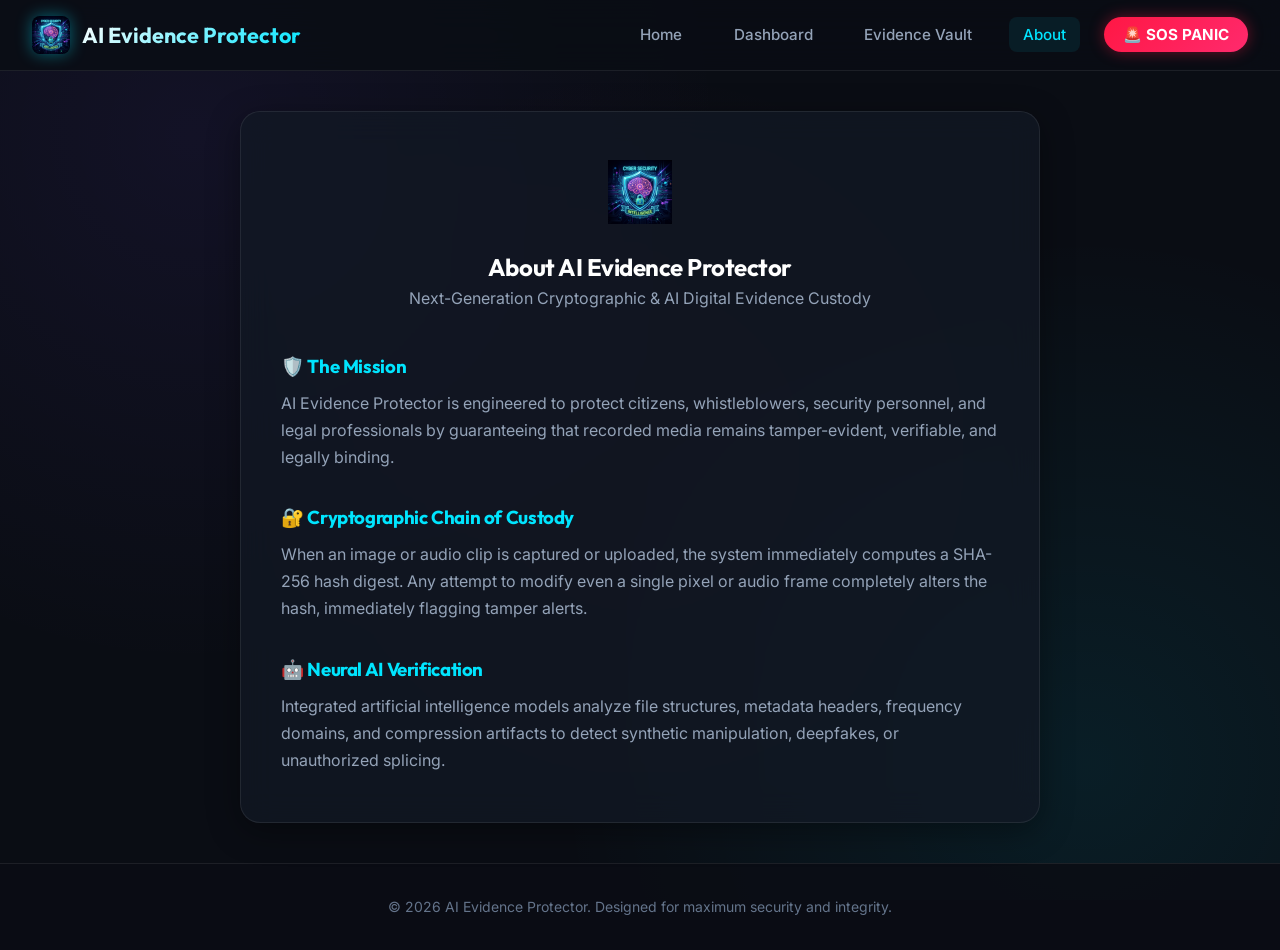
==== frontend/templates/about.html @ 66a1f99f "Add backend and frontend project files" ====
<!DOCTYPE html>
<html lang="en">
<head>
  <meta charset="UTF-8">
  <meta name="viewport" content="width=device-width, initial-scale=1.0">
  <title>About | AI Evidence Protector</title>
  <link rel="shortcut icon" href="../public/favicon.ico" type="image/x-icon">
  <link rel="stylesheet" href="../static/css/style.css">
</head>
<body>

  <!-- Navbar -->
  <nav class="navbar">
    <a href="index.html" class="nav-brand">
      <img src="../public/logo.png" alt="AI Evidence Logo">
      <span>AI Evidence Protector</span>
    </a>
    <ul class="nav-links">
      <li><a href="index.html" class="nav-link">Home</a></li>
      <li><a href="dashboard.html" class="nav-link">Dashboard</a></li>
      <li><a href="evidence.html" class="nav-link">Evidence Vault</a></li>
      <li><a href="about.html" class="nav-link active">About</a></li>
      <li><a href="emergency.html" class="nav-link sos-btn">🚨 SOS PANIC</a></li>
    </ul>
  </nav>

  <!-- About Container -->
  <main class="main-container">
    <div class="glass-card" style="max-width: 800px; margin: 0 auto; padding: 3rem 2.5rem;">
      <div style="text-align: center; margin-bottom: 2.5rem;">
        <img src="../public/logo.png" alt="Logo" style="height: 64px; width: 64px; margin-bottom: 1rem;">
        <h2>About AI Evidence Protector</h2>
        <p style="color: var(--text-muted);">Next-Generation Cryptographic & AI Digital Evidence Custody</p>
      </div>

      <div style="display: flex; flex-direction: column; gap: 2rem;">
        <div>
          <h3 style="color: var(--color-primary); margin-bottom: 0.5rem;">🛡️ The Mission</h3>
          <p style="color: var(--text-muted); line-height: 1.7;">
            AI Evidence Protector is engineered to protect citizens, whistleblowers, security personnel, and legal professionals by guaranteeing that recorded media remains tamper-evident, verifiable, and legally binding.
          </p>
        </div>

        <div>
          <h3 style="color: var(--color-primary); margin-bottom: 0.5rem;">🔐 Cryptographic Chain of Custody</h3>
          <p style="color: var(--text-muted); line-height: 1.7;">
            When an image or audio clip is captured or uploaded, the system immediately computes a SHA-256 hash digest. Any attempt to modify even a single pixel or audio frame completely alters the hash, immediately flagging tamper alerts.
          </p>
        </div>

        <div>
          <h3 style="color: var(--color-primary); margin-bottom: 0.5rem;">🤖 Neural AI Verification</h3>
          <p style="color: var(--text-muted); line-height: 1.7;">
            Integrated artificial intelligence models analyze file structures, metadata headers, frequency domains, and compression artifacts to detect synthetic manipulation, deepfakes, or unauthorized splicing.
          </p>
        </div>
      </div>
    </div>
  </main>

  <footer>
    <p>&copy; 2026 AI Evidence Protector. Designed for maximum security and integrity.</p>
  </footer>
</body>
</html>
---- frontend/static/css/style.css ----
/* AI Evidence Protector - Global Styles & Design System */
@import url('https://fonts.googleapis.com/css2?family=Inter:wght@300;400;500;600;700&family=Outfit:wght@400;500;600;700;800&display=swap');

:root {
  --bg-primary: #0a0d14;
  --bg-secondary: #121824;
  --bg-card: rgba(18, 24, 36, 0.75);
  --bg-card-hover: rgba(26, 35, 52, 0.85);
  --glass-border: rgba(255, 255, 255, 0.08);
  --glass-glow: rgba(0, 229, 255, 0.15);
  
  --color-primary: #00e5ff;
  --color-primary-glow: rgba(0, 229, 255, 0.4);
  --color-secondary: #7c4dff;
  --color-accent: #ff2a6d;
  --color-success: #00e676;
  --color-warning: #ffab00;
  --color-danger: #ff1744;
  
  --text-main: #f0f4f8;
  --text-muted: #94a3b8;
  --text-dim: #64748b;
  
  --font-body: 'Inter', -apple-system, BlinkMacSystemFont, sans-serif;
  --font-heading: 'Outfit', sans-serif;
  
  --radius-sm: 8px;
  --radius-md: 12px;
  --radius-lg: 20px;
  --radius-full: 9999px;

  --transition-fast: 0.2s cubic-bezier(0.4, 0, 0.2, 1);
  --transition-normal: 0.3s cubic-bezier(0.4, 0, 0.2, 1);
}

* {
  margin: 0;
  padding: 0;
  box-sizing: border-box;
}

body {
  background-color: var(--bg-primary);
  background-image: 
    radial-gradient(circle at 15% 15%, rgba(124, 77, 255, 0.08) 0%, transparent 40%),
    radial-gradient(circle at 85% 85%, rgba(0, 229, 255, 0.08) 0%, transparent 40%),
    radial-gradient(circle at 50% 50%, rgba(255, 42, 109, 0.04) 0%, transparent 50%);
  background-attachment: fixed;
  color: var(--text-main);
  font-family: var(--font-body);
  line-height: 1.6;
  min-height: 100vh;
  display: flex;
  flex-direction: column;
  overflow-x: hidden;
}

a {
  color: var(--color-primary);
  text-decoration: none;
  transition: color var(--transition-fast);
}

a:hover {
  color: #66efff;
}

h1, h2, h3, h4, h5, h6 {
  font-family: var(--font-heading);
  letter-spacing: -0.02em;
  color: #ffffff;
}

/* Navbar */
.navbar {
  background: rgba(10, 13, 20, 0.85);
  backdrop-filter: blur(16px);
  -webkit-backdrop-filter: blur(16px);
  border-bottom: 1px solid var(--glass-border);
  position: sticky;
  top: 0;
  z-index: 1000;
  padding: 1rem 2rem;
  display: flex;
  justify-content: space-between;
  align-items: center;
}

.nav-brand {
  display: flex;
  align-items: center;
  gap: 0.75rem;
  font-family: var(--font-heading);
  font-size: 1.35rem;
  font-weight: 700;
  color: #fff;
}

.nav-brand img {
  height: 38px;
  width: 38px;
  object-fit: contain;
  border-radius: var(--radius-sm);
  filter: drop-shadow(0 0 8px var(--color-primary-glow));
}

.nav-brand span {
  background: linear-gradient(135deg, #ffffff 0%, var(--color-primary) 100%);
  -webkit-background-clip: text;
  -webkit-text-fill-color: transparent;
}

.nav-links {
  display: flex;
  gap: 1.5rem;
  align-items: center;
  list-style: none;
}

.nav-link {
  color: var(--text-muted);
  font-weight: 500;
  font-size: 0.95rem;
  padding: 0.5rem 0.85rem;
  border-radius: var(--radius-sm);
  transition: all var(--transition-fast);
}

.nav-link:hover, .nav-link.active {
  color: var(--color-primary);
  background: rgba(0, 229, 255, 0.08);
}

.nav-link.sos-btn {
  background: linear-gradient(135deg, #ff1744, #ff2a6d);
  color: #fff !important;
  font-weight: 700;
  padding: 0.5rem 1.2rem;
  border-radius: var(--radius-full);
  box-shadow: 0 0 15px rgba(255, 23, 68, 0.4);
  animation: pulse-danger 2s infinite;
}

.nav-link.sos-btn:hover {
  transform: translateY(-2px);
  box-shadow: 0 0 25px rgba(255, 23, 68, 0.7);
}

/* Container */
.main-container {
  flex: 1;
  max-width: 1240px;
  width: 100%;
  margin: 0 auto;
  padding: 2.5rem 1.5rem;
}

/* Glass Card */
.glass-card {
  background: var(--bg-card);
  backdrop-filter: blur(16px);
  -webkit-backdrop-filter: blur(16px);
  border: 1px solid var(--glass-border);
  border-radius: var(--radius-lg);
  padding: 2rem;
  box-shadow: 0 8px 32px 0 rgba(0, 0, 0, 0.37);
  transition: all var(--transition-normal);
}

.glass-card:hover {
  border-color: rgba(0, 229, 255, 0.25);
  box-shadow: 0 12px 40px 0 rgba(0, 229, 255, 0.1);
}

/* Buttons */
.btn {
  display: inline-flex;
  align-items: center;
  justify-content: center;
  gap: 0.5rem;
  padding: 0.75rem 1.5rem;
  font-family: var(--font-heading);
  font-weight: 600;
  font-size: 0.95rem;
  border-radius: var(--radius-md);
  border: none;
  cursor: pointer;
  transition: all var(--transition-fast);
}

.btn-primary {
  background: linear-gradient(135deg, var(--color-primary), #00b0ff);
  color: #0a0d14;
  box-shadow: 0 4px 20px var(--color-primary-glow);
}

.btn-primary:hover {
  transform: translateY(-2px);
  box-shadow: 0 6px 25px rgba(0, 229, 255, 0.6);
}

.btn-secondary {
  background: rgba(255, 255, 255, 0.05);
  color: var(--text-main);
  border: 1px solid var(--glass-border);
}

.btn-secondary:hover {
  background: rgba(255, 255, 255, 0.1);
  border-color: var(--color-primary);
}

.btn-danger {
  background: linear-gradient(135deg, var(--color-danger), var(--color-accent));
  color: #fff;
  box-shadow: 0 4px 20px rgba(255, 23, 68, 0.4);
}

.btn-danger:hover {
  transform: translateY(-2px);
  box-shadow: 0 6px 25px rgba(255, 23, 68, 0.7);
}

/* Badges */
.badge {
  display: inline-flex;
  align-items: center;
  gap: 0.35rem;
  padding: 0.25rem 0.75rem;
  border-radius: var(--radius-full);
  font-size: 0.8rem;
  font-weight: 600;
  text-transform: uppercase;
  letter-spacing: 0.05em;
}

.badge-success {
  background: rgba(0, 230, 118, 0.15);
  color: var(--color-success);
  border: 1px solid rgba(0, 230, 118, 0.3);
}

.badge-warning {
  background: rgba(255, 171, 0, 0.15);
  color: var(--color-warning);
  border: 1px solid rgba(255, 171, 0, 0.3);
}

.badge-danger {
  background: rgba(255, 23, 68, 0.15);
  color: var(--color-danger);
  border: 1px solid rgba(255, 23, 68, 0.3);
}

/* Toast Notifications */
#toast-container {
  position: fixed;
  bottom: 2rem;
  right: 2rem;
  z-index: 9999;
  display: flex;
  flex-direction: column;
  gap: 0.75rem;
}

.toast {
  background: rgba(18, 24, 36, 0.95);
  backdrop-filter: blur(12px);
  border-left: 4px solid var(--color-primary);
  color: #fff;
  padding: 1rem 1.5rem;
  border-radius: var(--radius-sm);
  box-shadow: 0 8px 24px rgba(0, 0, 0, 0.5);
  min-width: 280px;
  animation: slideInRight 0.3s ease forwards;
}

.toast.toast-error {
  border-left-color: var(--color-danger);
}

.toast.toast-success {
  border-left-color: var(--color-success);
}

/* Footer */
footer {
  background: rgba(10, 13, 20, 0.9);
  border-top: 1px solid var(--glass-border);
  padding: 2rem;
  text-align: center;
  margin-top: auto;
  color: var(--text-dim);
  font-size: 0.875rem;
}

footer a {
  color: var(--text-muted);
}

/* Keyframe Animations */
@keyframes pulse-danger {
  0% { box-shadow: 0 0 0 0 rgba(255, 23, 68, 0.7); }
  70% { box-shadow: 0 0 0 15px rgba(255, 23, 68, 0); }
  100% { box-shadow: 0 0 0 0 rgba(255, 23, 68, 0); }
}

@keyframes slideInRight {
  from { transform: translateX(100%); opacity: 0; }
  to { transform: translateX(0); opacity: 1; }
}
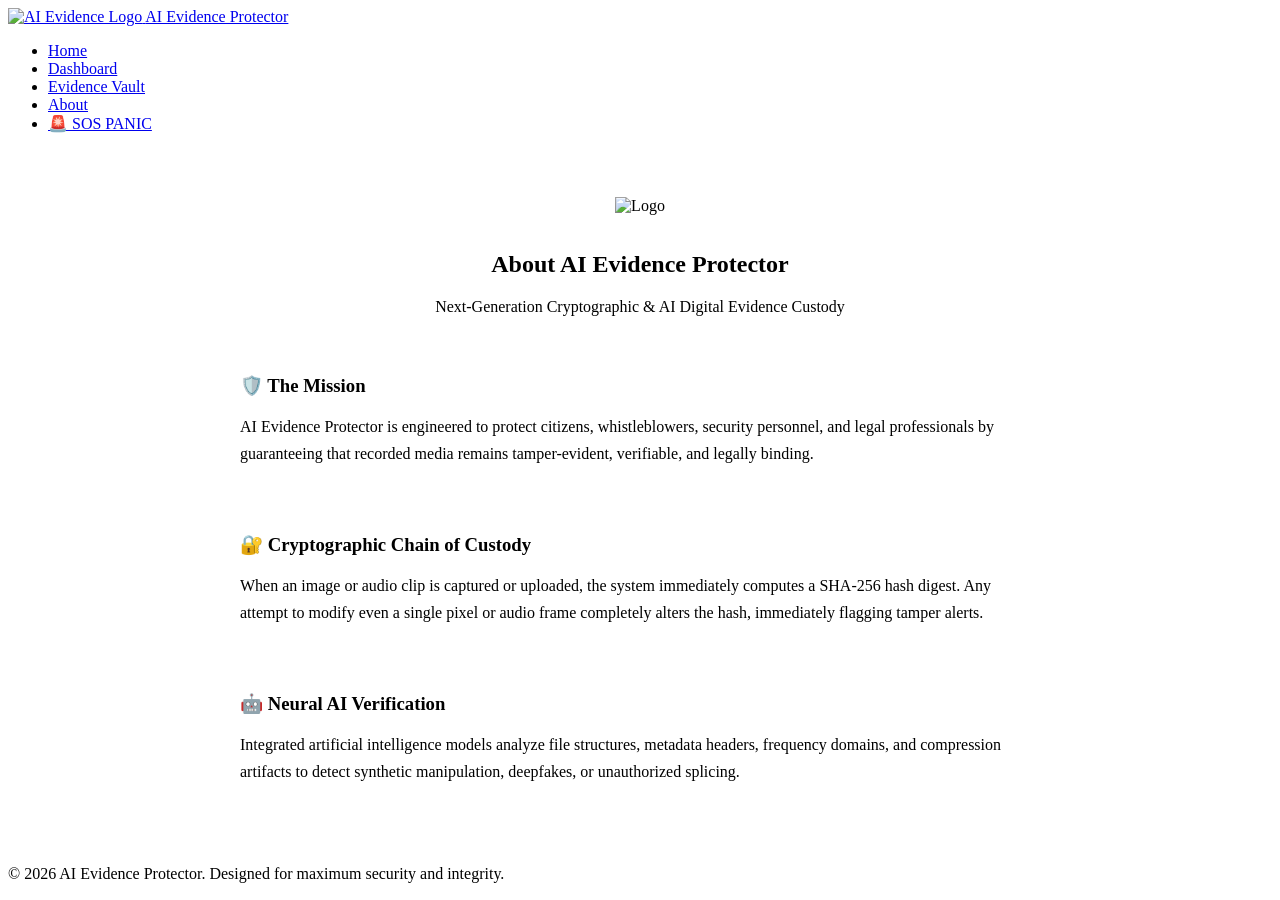
==== commit 74e2ea01: "Update in frontend" ====
--- a/frontend/templates/about.html
+++ b/frontend/templates/about.html
@@ -4,23 +4,23 @@
   <meta charset="UTF-8">
   <meta name="viewport" content="width=device-width, initial-scale=1.0">
   <title>About | AI Evidence Protector</title>
-  <link rel="shortcut icon" href="../public/favicon.ico" type="image/x-icon">
-  <link rel="stylesheet" href="../static/css/style.css">
+  <link rel="shortcut icon" href="/favicon.ico" type="image/x-icon">
+  <link rel="stylesheet" href="/static/css/style.css">
 </head>
 <body>
 
   <!-- Navbar -->
   <nav class="navbar">
-    <a href="index.html" class="nav-brand">
-      <img src="../public/logo.png" alt="AI Evidence Logo">
+    <a href="/" class="nav-brand">
+      <img src="/logo.png" alt="AI Evidence Logo">
       <span>AI Evidence Protector</span>
     </a>
     <ul class="nav-links">
-      <li><a href="index.html" class="nav-link">Home</a></li>
-      <li><a href="dashboard.html" class="nav-link">Dashboard</a></li>
-      <li><a href="evidence.html" class="nav-link">Evidence Vault</a></li>
-      <li><a href="about.html" class="nav-link active">About</a></li>
-      <li><a href="emergency.html" class="nav-link sos-btn">🚨 SOS PANIC</a></li>
+      <li><a href="/" class="nav-link">Home</a></li>
+      <li><a href="/dashboard" class="nav-link">Dashboard</a></li>
+      <li><a href="/evidence" class="nav-link">Evidence Vault</a></li>
+      <li><a href="/about" class="nav-link active">About</a></li>
+      <li><a href="/emergency" class="nav-link sos-btn">🚨 SOS PANIC</a></li>
     </ul>
   </nav>
 
@@ -28,7 +28,7 @@
   <main class="main-container">
     <div class="glass-card" style="max-width: 800px; margin: 0 auto; padding: 3rem 2.5rem;">
       <div style="text-align: center; margin-bottom: 2.5rem;">
-        <img src="../public/logo.png" alt="Logo" style="height: 64px; width: 64px; margin-bottom: 1rem;">
+        <img src="/logo.png" alt="Logo" style="height: 64px; width: 64px; margin-bottom: 1rem;">
         <h2>About AI Evidence Protector</h2>
         <p style="color: var(--text-muted);">Next-Generation Cryptographic & AI Digital Evidence Custody</p>
       </div>
